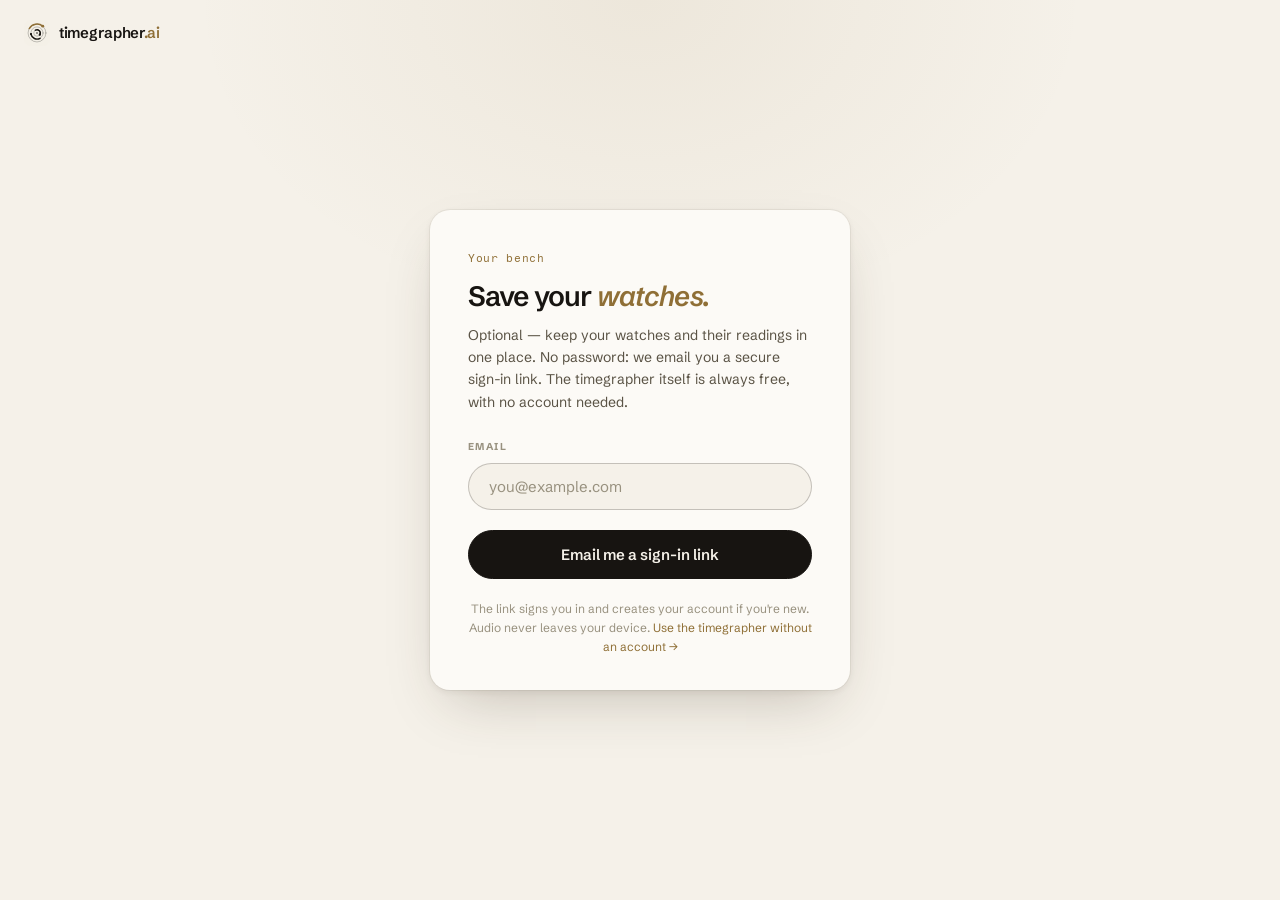
==== account.html @ 95bbe907 "Migrate hosting to Vercel; landing as homepage; magic-link accounts - Promote the design-system land" ====
<!DOCTYPE html>
<html lang="en">
<head>
<meta charset="UTF-8">
<meta name="viewport" content="width=device-width, initial-scale=1.0">
<title>Account · Timegrapher</title>
<meta name="description" content="Sign in to Timegrapher to save your watches and readings. Optional — the timegrapher is always free with no account needed.">
<meta name="robots" content="noindex, follow">
<meta name="theme-color" content="#F5F1E9">
<link rel="preconnect" href="https://fonts.googleapis.com">
<link rel="preconnect" href="https://fonts.gstatic.com" crossorigin>
<link rel="icon" type="image/svg+xml" href="assets/logo-small.svg">
<link rel="stylesheet" href="colors_and_type.css">
<style>
  body {
    min-height: 100vh; display: flex; flex-direction: column;
    align-items: center; justify-content: center; padding: 32px 20px;
    background:
      radial-gradient(ellipse 720px 520px at 50% 0%, rgba(143,111,54,0.08), transparent 62%),
      var(--bg);
  }
  ::selection { background: var(--brass); color: var(--bg); }
  a { color: inherit; }

  .home { position: fixed; top: 20px; left: 24px; display: inline-flex; align-items: center; gap: 9px; text-decoration: none; }
  .home img { width: 26px; height: 26px; border-radius: 7px; }
  .home span { font-size: 15px; font-weight: 600; letter-spacing: -0.02em; color: var(--text); }
  .home span i { font-style: normal; color: var(--brass); }
  @media (max-width: 560px) { .home { position: static; margin-bottom: 26px; } }

  .card {
    width: 100%; max-width: 420px;
    background: var(--bg4); border-radius: var(--radius-lg);
    box-shadow: var(--shadow-lg); padding: 40px 38px 34px;
  }
  .kicker { font-family: var(--font-mono); font-size: 11px; color: var(--brass); letter-spacing: 0.06em; margin-bottom: 14px; }
  h1 { font-size: 28px; font-weight: 600; letter-spacing: -0.03em; line-height: 1.1; color: var(--text); }
  h1 em { font-style: italic; font-weight: 600; color: var(--brass); }
  .lede { margin-top: 12px; font-size: 14px; line-height: 1.6; color: var(--text2); }

  form { display: flex; flex-direction: column; gap: 12px; margin-top: 26px; }
  .field label { display: block; font-size: 10px; font-weight: 700; letter-spacing: var(--tracking-micro); text-transform: uppercase; color: var(--text3); margin-bottom: 8px; }
  .field input {
    width: 100%; appearance: none; font-family: var(--font-sans); font-size: 15px; color: var(--text);
    background: var(--bg); border: 1px solid var(--rule-2); border-radius: var(--radius-pill);
    padding: 13px 20px; transition: border-color 0.18s ease, box-shadow 0.18s ease;
  }
  .field input::placeholder { color: var(--text3); }
  .field input:focus { outline: none; border-color: var(--brass); box-shadow: 0 0 0 3px var(--brass-bg); }

  .btn {
    margin-top: 8px; display: inline-flex; align-items: center; justify-content: center; gap: 8px;
    width: 100%; padding: 14px 26px; border-radius: var(--radius-pill);
    background: var(--rule-ink); color: var(--bg);
    font-family: var(--font-sans); font-size: 15px; font-weight: 600;
    border: 1px solid var(--rule-ink); cursor: pointer;
    transition: transform 0.2s cubic-bezier(0.22,1,0.36,1), box-shadow 0.2s ease, opacity 0.2s ease;
  }
  .btn:hover:not(:disabled) { transform: translateY(-1px); box-shadow: var(--shadow); opacity: 0.95; }
  .btn:disabled { opacity: 0.55; cursor: default; }
  .btn.ghost { background: transparent; color: var(--text); border-color: var(--rule-2); }
  .btn.ghost:hover:not(:disabled) { border-color: var(--rule-ink); box-shadow: none; }

  .msg { margin-top: 16px; font-size: 13px; line-height: 1.55; border-radius: var(--radius); padding: 12px 15px; display: none; }
  .msg.show { display: block; }
  .msg.bad  { background: var(--bad-bg);  color: var(--bad); }
  .msg.good { background: var(--good-bg); color: var(--good); }

  .fine { margin-top: 20px; font-size: 12px; line-height: 1.6; color: var(--text3); text-align: center; }
  .fine a { color: var(--brass); text-decoration: none; }
  .fine a:hover { text-decoration: underline; }

  /* Signed-in view */
  .me { display: none; }
  .me.show { display: block; }
  .me .who { font-size: 14px; color: var(--text2); margin-top: 6px; }
  .me .who b { color: var(--text); font-weight: 600; }
  .me .actions { display: flex; flex-direction: column; gap: 10px; margin-top: 26px; }

  @media (prefers-reduced-motion: reduce) { .btn { transition: none; } }
</style>
</head>
<body data-theme="light">

<a class="home" href="/">
  <img src="assets/logo-small.svg" alt="">
  <span>timegrapher<i>.ai</i></span>
</a>

<div class="card">
  <!-- Signed-out: magic-link request -->
  <div id="auth-view">
    <div class="kicker">Your bench</div>
    <h1>Save your <em>watches.</em></h1>
    <p class="lede">Optional — keep your watches and their readings in one place. No password: we email you a secure sign-in link. The timegrapher itself is always free, with no account needed.</p>

    <form id="magic-form" novalidate>
      <div class="field">
        <label for="email">Email</label>
        <input id="email" name="email" type="email" autocomplete="email" inputmode="email" placeholder="you@example.com" required>
      </div>
      <button id="submit" class="btn" type="submit">Email me a sign-in link</button>
    </form>

    <div id="msg" class="msg" role="status" aria-live="polite"></div>

    <p class="fine">The link signs you in and creates your account if you're new. Audio never leaves your device. <a href="/app">Use the timegrapher without an account →</a></p>
  </div>

  <!-- Signed-in -->
  <div id="me-view" class="me">
    <div class="kicker">Your bench</div>
    <h1>You're <em>signed in.</em></h1>
    <p class="who">Signed in as <b id="me-email"></b></p>
    <div class="actions">
      <a class="btn" href="/app">Open the timegrapher →</a>
      <button id="signout" class="btn ghost" type="button">Sign out</button>
    </div>
  </div>
</div>

<script src="auth.js"></script>
<script>
'use strict';
(function () {
  var form     = document.getElementById('magic-form');
  var submit   = document.getElementById('submit');
  var emailEl  = document.getElementById('email');
  var msg      = document.getElementById('msg');
  var authView = document.getElementById('auth-view');
  var meView   = document.getElementById('me-view');

  function setMsg(text, kind) { msg.textContent = text; msg.className = 'msg show ' + (kind || 'bad'); }
  function clearMsg() { msg.className = 'msg'; msg.textContent = ''; }

  function showSignedIn() {
    var u = window.TGAuth && TGAuth.user();
    document.getElementById('me-email').textContent = (u && u.email) || 'your account';
    authView.style.display = 'none';
    meView.classList.add('show');
  }

  // Resolve any magic-link callback (tokens in the URL hash) before painting state.
  if (window.TGAuth) TGAuth.ready.then(function (authed) { if (authed) showSignedIn(); });

  form.addEventListener('submit', function (e) {
    e.preventDefault();
    clearMsg();
    var email = emailEl.value.trim();
    if (!email) { setMsg('Enter your email.'); return; }

    submit.disabled = true;
    submit.textContent = 'Sending…';
    var reset = function () { submit.disabled = false; submit.textContent = 'Email me a sign-in link'; };

    TGAuth.sendMagicLink(email)
      .then(function () {
        reset();
        form.reset();
        setMsg('Check ' + email + ' for your sign-in link. Open it on this device to finish.', 'good');
      })
      .catch(function (err) {
        reset();
        setMsg((err && err.message) || 'Could not send the link. Please try again.');
      });
  });

  var signout = document.getElementById('signout');
  if (signout) signout.addEventListener('click', function () {
    signout.disabled = true;
    TGAuth.signOut().then(function () { window.location.href = '/account'; });
  });
})();
</script>
</body>
</html>
---- colors_and_type.css ----
/* ============================================================
   Timegrapher.ai — Colors & Typography  (v3 — Refined SaaS)
   Porcelain paper · champagne brass · readable grotesk ·
   rounded corners · soft warm elevation. Tech product, done
   with taste.
   ============================================================ */

/* -- Fonts: Schibsted Grotesk (display + UI) · Fragment Mono - */
@import url('https://fonts.googleapis.com/css2?family=Schibsted+Grotesk:ital,wght@0,400..900;1,400..900&family=Fragment+Mono:ital@0;1&display=swap');

:root {
  /* --- Surfaces (light-first · porcelain) --- */
  --bg:        #F5F1E9;   /* porcelain page                     */
  --bg2:       #EFEAE0;   /* recessed band / alt section        */
  --bg3:       #E9E3D6;   /* pressed / hover surface            */
  --bg4:       #FCFAF6;   /* card / raised panel                */
  --ink-well:  #171411;   /* dark canvas inset (dial aperture)  */

  /* --- Borders --- */
  --rule:      rgba(23, 20, 17, 0.10);   /* hairline            */
  --rule-2:    rgba(23, 20, 17, 0.22);   /* emphasis            */
  --rule-ink:  #171411;                  /* full-strength       */
  --border:    var(--rule);
  --border2:   var(--rule-2);

  /* --- Ink --- */
  --text:      #171411;
  --text2:     #5A5345;
  --text3:     #98917F;
  --accent:    #171411;

  /* --- Brass / semantic --- */
  --brass:     #8F6F36;   --brass-2: #B49253;
  --brass-bg:  rgba(143, 111, 54, 0.10);
  --amber:     var(--brass);  --amber-bg: var(--brass-bg);
  --good:      #3D6B50;   --good-bg: rgba(61, 107, 80, 0.10);
  --ok:        #8A6A1F;   --ok-bg:   rgba(138, 106, 31, 0.10);
  --bad:       #93392E;   --bad-bg:  rgba(147, 57, 46, 0.10);
  --blue:      #44607E;

  /* --- Shape: rounded, calm --- */
  --radius-lg: 20px;   /* hero cards, modals                    */
  --radius:    14px;   /* cards, panels                         */
  --radius-sm: 10px;   /* buttons, inputs                       */
  --radius-pill: 100px;
  --shadow-sm: 0 1px 2px rgba(60, 48, 30, 0.05), 0 0 0 1px rgba(23, 20, 17, 0.05);
  --shadow:    0 1px 3px rgba(60, 48, 30, 0.06), 0 8px 24px -12px rgba(60, 48, 30, 0.18), 0 0 0 1px rgba(23, 20, 17, 0.05);
  --shadow-lg: 0 2px 6px rgba(60, 48, 30, 0.07), 0 24px 56px -20px rgba(60, 48, 30, 0.28), 0 0 0 1px rgba(23, 20, 17, 0.05);

  /* --- Type families --- */
  --font-display: 'Schibsted Grotesk', system-ui, sans-serif;
  --font-sans:    'Schibsted Grotesk', system-ui, sans-serif;
  --font-mono:    'Fragment Mono', ui-monospace, Menlo, monospace;

  /* --- Type ramp --- */
  --fs-hero:     clamp(44px, 6vw, 92px);    /* @kind font */
  --fs-display:  clamp(32px, 4vw, 56px);    /* @kind font */
  --fs-metric:   38px;
  --fs-h1:       21px;
  --fs-body:     15px;
  --fs-label:    13px;
  --fs-meta:     12px;
  --fs-caption:  11px;
  --fs-micro:    10px;

  --tracking-micro: 0.14em;   /* small caps labels              */
  --tracking-wide:  0.22em;   /* masthead                       */
}

[data-theme="dark"] {
  --bg:        #131110;
  --bg2:       #181512;
  --bg3:       #201C17;
  --bg4:       #1B1814;
  --ink-well:  #0D0B09;
  --rule:      rgba(240, 234, 222, 0.10);
  --rule-2:    rgba(240, 234, 222, 0.24);
  --rule-ink:  #F0EADE;
  --border:    var(--rule);
  --border2:   var(--rule-2);
  --text:      #F0EADE;
  --text2:     #B5AA92;
  --text3:     #857C69;
  --accent:    #F0EADE;
  --brass:     #C9A45C;   --brass-2: #A98A4D;
  --brass-bg:  rgba(201, 164, 92, 0.13);
  --amber:     var(--brass);  --amber-bg: var(--brass-bg);
  --good:      #6F9D82;   --good-bg: rgba(111, 157, 130, 0.14);
  --ok:        #C0A050;   --ok-bg:   rgba(192, 160, 80, 0.13);
  --bad:       #C26A5E;   --bad-bg:  rgba(194, 106, 94, 0.13);
  --blue:      #7E97B0;
  --shadow-sm: 0 1px 2px rgba(0,0,0,0.4), 0 0 0 1px rgba(240,234,222,0.07);
  --shadow:    0 2px 8px rgba(0,0,0,0.5), 0 0 0 1px rgba(240,234,222,0.07);
  --shadow-lg: 0 2px 8px rgba(0,0,0,0.5), 0 28px 64px -24px rgba(0,0,0,0.7), 0 0 0 1px rgba(240,234,222,0.08);
}

/* -- Base resets -------------------------------------------- */
*, *::before, *::after { box-sizing: border-box; margin: 0; padding: 0; }

html, body {
  background: var(--bg);
  color: var(--text);
  font-family: var(--font-sans);
  font-size: var(--fs-body);
  line-height: 1.55;
  -webkit-font-smoothing: antialiased;
  text-rendering: optimizeLegibility;
}

/* -- Semantic type helpers ---------------------------------- */
.ds-display {
  font-family: var(--font-display);
  font-weight: 600;
  letter-spacing: -0.025em;
  line-height: 1.04;
  color: var(--text);
}
.ds-numeral {
  font-family: var(--font-display);
  font-weight: 600;
  font-variant-numeric: tabular-nums;
  letter-spacing: -0.02em;
  line-height: 1;
}
.ds-smallcaps {
  font-size: var(--fs-micro);
  font-weight: 600;
  text-transform: uppercase;
  letter-spacing: var(--tracking-micro);
  color: var(--text3);
}
.ds-mono { font-family: var(--font-mono); font-size: var(--fs-caption); letter-spacing: 0.02em; }
.ds-body { font-size: var(--fs-body); color: var(--text2); line-height: 1.65; }
.ds-rule { border: none; border-top: 1px solid var(--rule); }
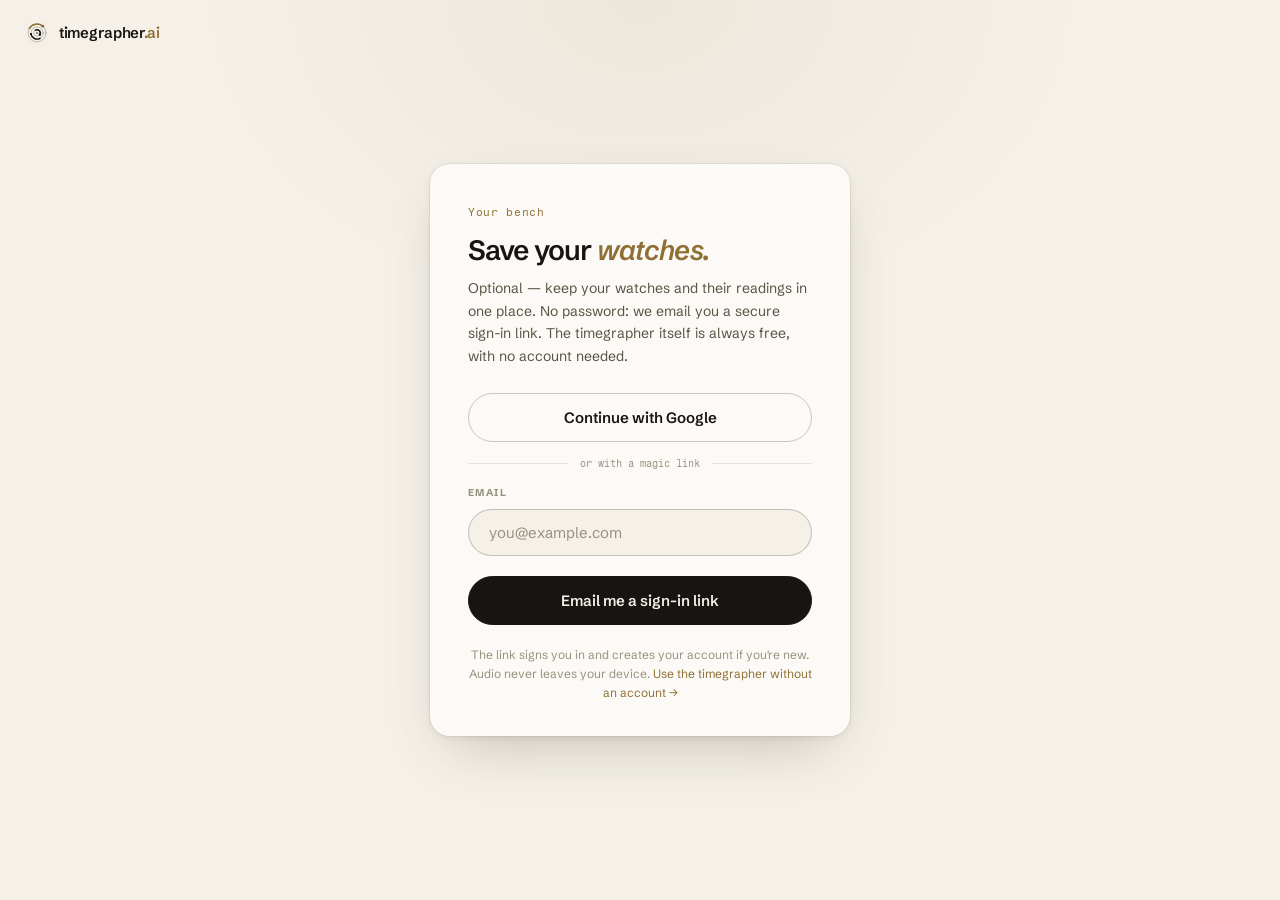
==== commit c17f5299: "Add Vercel Speed Insights; Google sign-in; mobile polish - Speed Insights script on landing, app, an" ====
--- a/account.html
+++ b/account.html
@@ -94,6 +94,8 @@
     <h1>Save your <em>watches.</em></h1>
     <p class="lede">Optional — keep your watches and their readings in one place. No password: we email you a secure sign-in link. The timegrapher itself is always free, with no account needed.</p>
 
+    <button id="google-btn" class="btn ghost" type="button" style="margin-top:26px" onclick="TGAuth.signInWithGoogle(location.origin + '/account')">Continue with Google</button>
+    <div style="display:flex;align-items:center;gap:12px;margin:14px 0 -12px;color:var(--text3);font-family:var(--font-mono);font-size:10px;white-space:nowrap"><span style="flex:1;height:1px;background:var(--rule)"></span>or with a magic link<span style="flex:1;height:1px;background:var(--rule)"></span></div>
     <form id="magic-form" novalidate>
       <div class="field">
         <label for="email">Email</label>
@@ -172,5 +174,7 @@
   });
 })();
 </script>
+<script defer src="/_vercel/insights/script.js"></script>
+<script defer src="/_vercel/speed-insights/script.js"></script>
 </body>
 </html>
